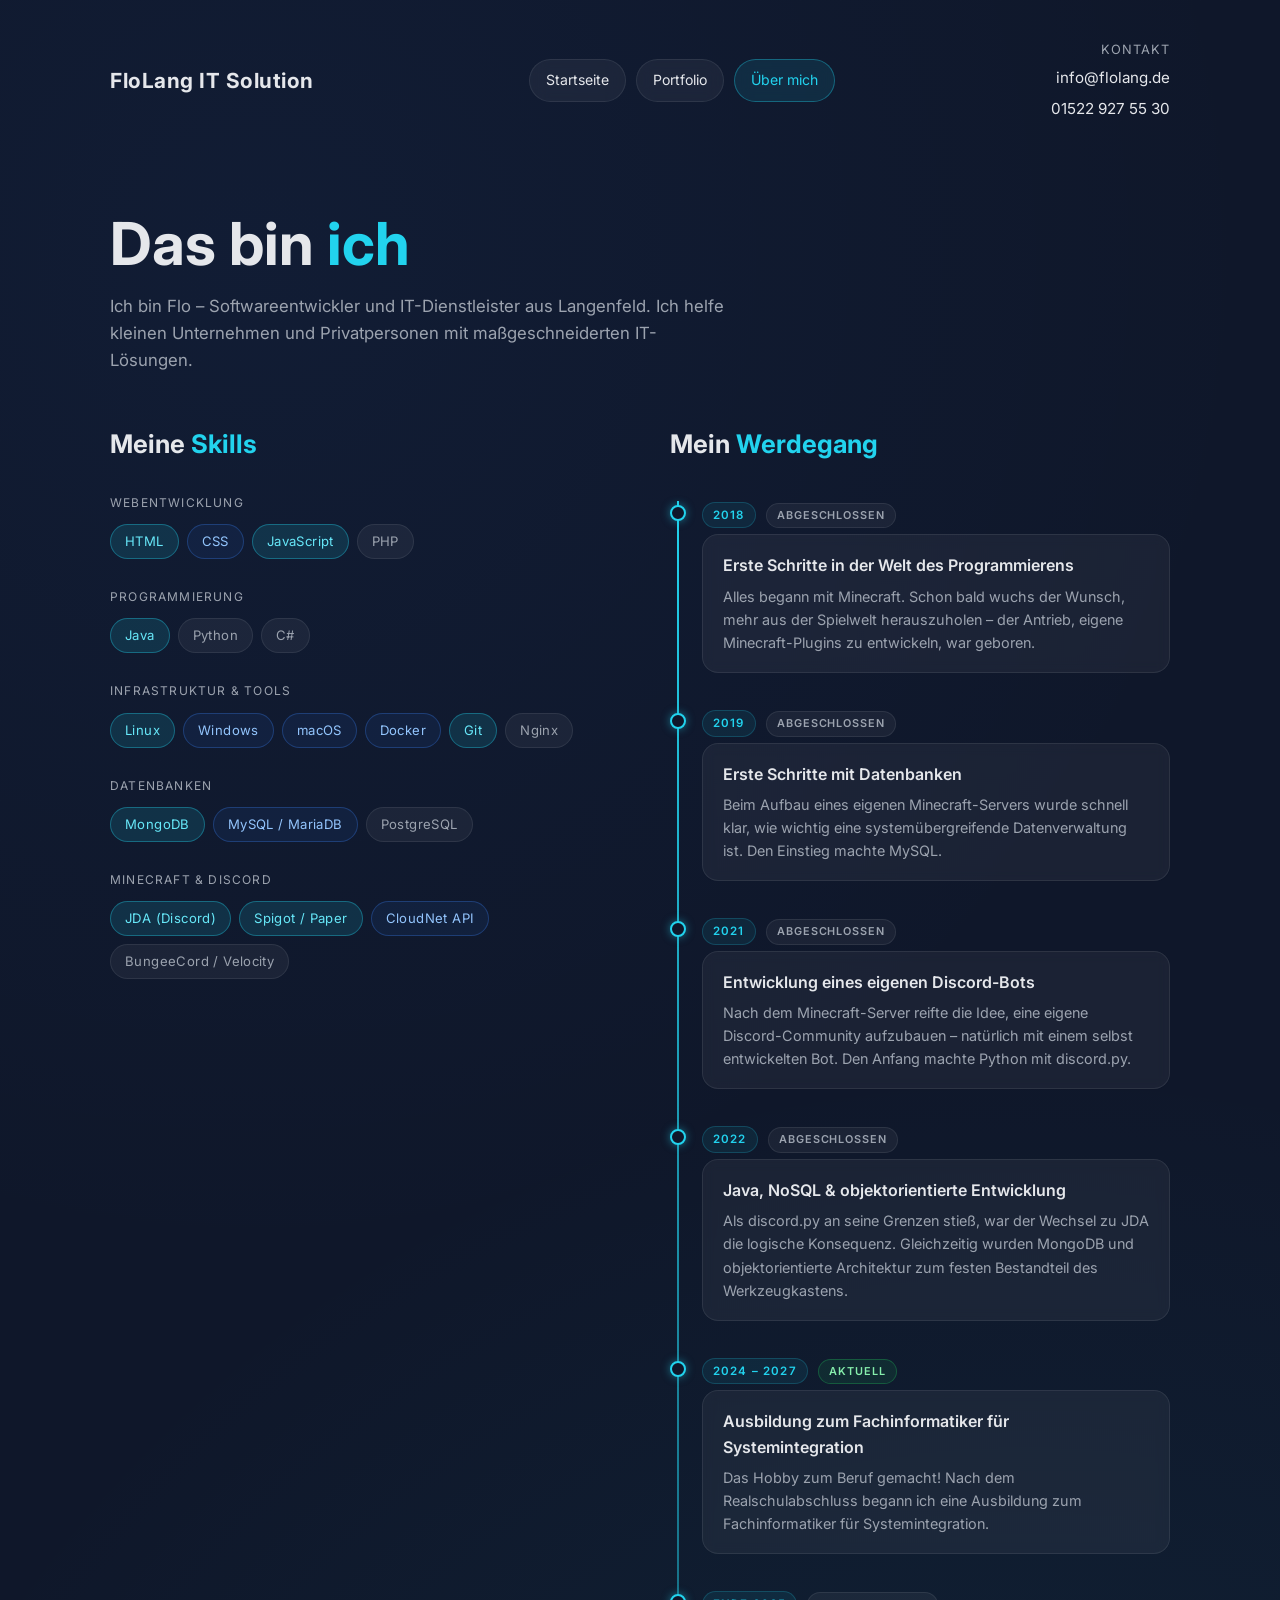
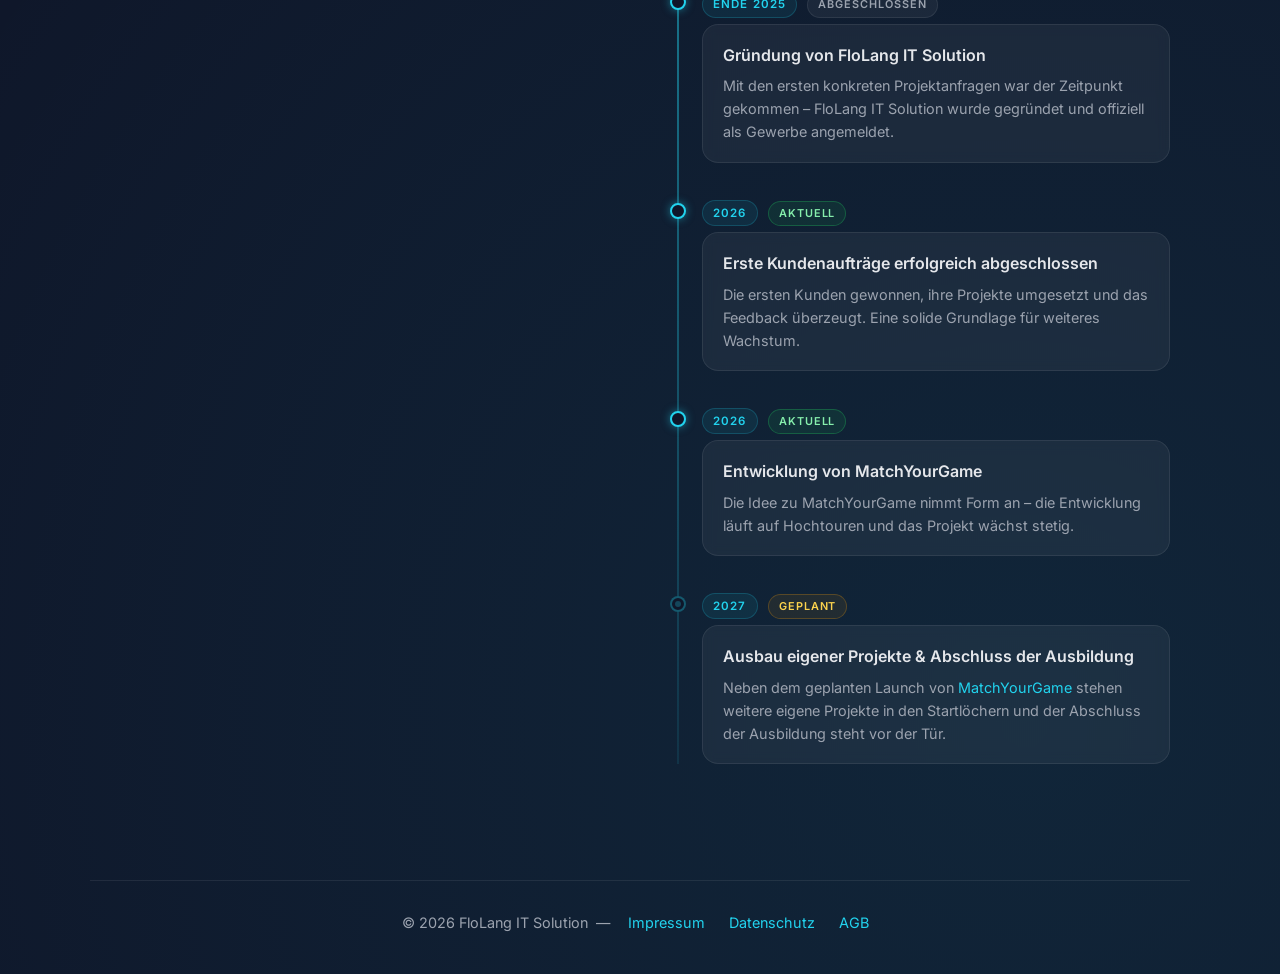
==== about.html @ b7b3dd97 "live version 24.06.2026" ====
<!DOCTYPE html>
<html lang="de">
<head>
    <meta charset="UTF-8">
    <meta name="viewport" content="width=device-width, initial-scale=1.0">
    <meta name="theme-color" content="#0f172a">
    <meta name="robots" content="index, follow">
    <title>Über mich – FloLang IT Solution</title>
    <link rel="preconnect" href="https://fonts.googleapis.com">
    <link rel="preconnect" href="https://fonts.gstatic.com" crossorigin>
    <link href="https://fonts.googleapis.com/css2?family=Inter:wght@300;400;600;700&display=swap" rel="stylesheet">
    <link rel="icon" href="logo.png" type="image/png">
    <link rel="stylesheet" href="style/main.css">
    <link rel="stylesheet" href="style/about.css">
</head>
<body>
<div class="bg-grid"></div>
<div class="page-shell">
    <header class="site-header">
        <a class="logo" href="index.html">FloLang IT Solution</a>
        <nav class="header-nav">
            <a href="index.html">Startseite</a>
            <a href="portfolio.html">Portfolio</a>
            <a href="about.html" class="active">Über mich</a>
        </nav>
        <div class="header-contact">
            <span>Kontakt</span>
            <a href="mailto:info@flolang.de">info@flolang.de</a>
            <a href="tel:+4915229275530">01522 927 55 30</a>
        </div>
    </header>

    <main>
        <div class="hero">
            <h1>Das bin <span>ich</span></h1>
            <p>Ich bin Flo – Softwareentwickler und IT-Dienstleister aus Langenfeld. Ich helfe kleinen Unternehmen und Privatpersonen mit maßgeschneiderten IT-Lösungen.</p>
        </div>

        <div class="content-wrapper">
            <div class="skills-section">
                <h2>Meine <span>Skills</span></h2>
                <div class="skill-group">
                    <div class="skill-group-title">Webentwicklung</div>
                    <div class="skill-tags">
                        <span class="skill-tag pro">HTML</span>
                        <span class="skill-tag mid">CSS</span>
                        <span class="skill-tag pro">JavaScript</span>
                        <span class="skill-tag base">PHP</span>
                    </div>
                </div>
                <div class="skill-group">
                    <div class="skill-group-title">Programmierung</div>
                    <div class="skill-tags">
                        <span class="skill-tag pro">Java</span>
                        <span class="skill-tag base">Python</span>
                        <span class="skill-tag base">C#</span>
                    </div>
                </div>
                <div class="skill-group">
                    <div class="skill-group-title">Infrastruktur &amp; Tools</div>
                    <div class="skill-tags">
                        <span class="skill-tag pro">Linux</span>
                        <span class="skill-tag mid">Windows</span>
                        <span class="skill-tag mid">macOS</span>
                        <span class="skill-tag mid">Docker</span>
                        <span class="skill-tag pro">Git</span>
                        <span class="skill-tag base">Nginx</span>
                    </div>
                </div>
                <div class="skill-group">
                    <div class="skill-group-title">Datenbanken</div>
                    <div class="skill-tags">
                        <span class="skill-tag pro">MongoDB</span>
                        <span class="skill-tag mid">MySQL / MariaDB</span>
                        <span class="skill-tag base">PostgreSQL</span>
                    </div>
                </div>
                <div class="skill-group">
                    <div class="skill-group-title">Minecraft &amp; Discord</div>
                    <div class="skill-tags">
                        <span class="skill-tag pro">JDA (Discord)</span>
                        <span class="skill-tag pro">Spigot / Paper</span>
                        <span class="skill-tag mid">CloudNet API</span>
                        <span class="skill-tag base">BungeeCord / Velocity</span>
                    </div>
                </div>
            </div>

            <div class="timeline-section">
                <h2>Mein <span>Werdegang</span></h2>
                <div class="timeline">

                    <div class="tl-entry">
                        <div class="tl-dot"></div>
                        <span class="tl-year">2018</span>
                        <span class="tl-status abgeschlossen">Abgeschlossen</span>
                        <div class="tl-card">
                            <h3>Erste Schritte in der Welt des Programmierens</h3>
                            <p>Alles begann mit Minecraft. Schon bald wuchs der Wunsch, mehr aus der Spielwelt herauszuholen – der Antrieb, eigene Minecraft-Plugins zu entwickeln, war geboren.</p>
                        </div>
                    </div>

                    <div class="tl-entry">
                        <div class="tl-dot"></div>
                        <span class="tl-year">2019</span>
                        <span class="tl-status abgeschlossen">Abgeschlossen</span>
                        <div class="tl-card">
                            <h3>Erste Schritte mit Datenbanken</h3>
                            <p>Beim Aufbau eines eigenen Minecraft-Servers wurde schnell klar, wie wichtig eine systemübergreifende Datenverwaltung ist. Den Einstieg machte MySQL.</p>
                        </div>
                    </div>

                    <div class="tl-entry">
                        <div class="tl-dot"></div>
                        <span class="tl-year">2021</span>
                        <span class="tl-status abgeschlossen">Abgeschlossen</span>
                        <div class="tl-card">
                            <h3>Entwicklung eines eigenen Discord-Bots</h3>
                            <p>Nach dem Minecraft-Server reifte die Idee, eine eigene Discord-Community aufzubauen – natürlich mit einem selbst entwickelten Bot. Den Anfang machte Python mit discord.py.</p>
                        </div>
                    </div>

                    <div class="tl-entry">
                        <div class="tl-dot"></div>
                        <span class="tl-year">2022</span>
                        <span class="tl-status abgeschlossen">Abgeschlossen</span>
                        <div class="tl-card">
                            <h3>Java, NoSQL &amp; objektorientierte Entwicklung</h3>
                            <p>Als discord.py an seine Grenzen stieß, war der Wechsel zu JDA die logische Konsequenz. Gleichzeitig wurden MongoDB und objektorientierte Architektur zum festen Bestandteil des Werkzeugkastens.</p>
                        </div>
                    </div>

                    <div class="tl-entry">
                        <div class="tl-dot"></div>
                        <span class="tl-year">2024 – 2027</span>
                        <span class="tl-status aktuell">Aktuell</span>
                        <div class="tl-card">
                            <h3>Ausbildung zum Fachinformatiker für Systemintegration</h3>
                            <p>Das Hobby zum Beruf gemacht! Nach dem Realschulabschluss begann ich eine Ausbildung zum Fachinformatiker für Systemintegration.</p>
                        </div>
                    </div>

                    <div class="tl-entry">
                        <div class="tl-dot"></div>
                        <span class="tl-year">Ende 2025</span>
                        <span class="tl-status abgeschlossen">Abgeschlossen</span>
                        <div class="tl-card">
                            <h3>Gründung von FloLang IT Solution</h3>
                            <p>Mit den ersten konkreten Projektanfragen war der Zeitpunkt gekommen – FloLang IT Solution wurde gegründet und offiziell als Gewerbe angemeldet.</p>
                        </div>
                    </div>

                    <div class="tl-entry">
                        <div class="tl-dot"></div>
                        <span class="tl-year">2026</span>
                        <span class="tl-status aktuell">Aktuell</span>
                        <div class="tl-card">
                            <h3>Erste Kundenaufträge erfolgreich abgeschlossen</h3>
                            <p>Die ersten Kunden gewonnen, ihre Projekte umgesetzt und das Feedback überzeugt. Eine solide Grundlage für weiteres Wachstum.</p>
                        </div>
                    </div>

                    <div class="tl-entry">
                        <div class="tl-dot"></div>
                        <span class="tl-year">2026</span>
                        <span class="tl-status aktuell">Aktuell</span>
                        <div class="tl-card">
                            <h3>Entwicklung von MatchYourGame</h3>
                            <p>Die Idee zu MatchYourGame nimmt Form an – die Entwicklung läuft auf Hochtouren und das Projekt wächst stetig.</p>
                        </div>
                    </div>

                    <div class="tl-entry">
                        <div class="tl-dot planned"></div>
                        <span class="tl-year">2027</span>
                        <span class="tl-status geplant">Geplant</span>
                        <div class="tl-card">
                            <h3>Ausbau eigener Projekte &amp; Abschluss der Ausbildung</h3>
                            <p>Neben dem geplanten Launch von <a href="https://matchyourgame.net" target="_blank">MatchYourGame</a> stehen weitere eigene Projekte in den Startlöchern und der Abschluss der Ausbildung steht vor der Tür.</p>
                        </div>
                    </div>

                </div>
            </div>
        </div>
    </main>

    <footer class="site-footer">
        &copy; <span id="year"></span> FloLang IT Solution
        &nbsp;&mdash;&nbsp;
        <a href="impressum.html">Impressum</a>
        <a href="datenschutz.html">Datenschutz</a>
        <a href="agb.html">AGB</a>
    </footer>
</div>
<script>
    document.getElementById('year').textContent = new Date().getFullYear();
    const entries = document.querySelectorAll('.tl-entry');
    const observer = new IntersectionObserver(items => {
        items.forEach(item => {
            if (item.isIntersecting) item.target.classList.add('visible');
        });
    }, { threshold: 0.15 });
    entries.forEach(e => observer.observe(e));
</script>
</body>
</html>
---- style/main.css ----
:root {
    --bg: #0f172a;
    --bg-soft: #111827;
    --text: #e5e7eb;
    --muted: #9ca3af;
    --accent: #3b82f6;
    --accent2: #22d3ee;
    --card: rgba(255, 255, 255, 0.05);
    --border: rgba(255, 255, 255, 0.08);
    --danger: #ef4444;
    --danger-soft: rgba(239, 68, 68, 0.16);
}

* { margin: 0; padding: 0; box-sizing: border-box; }

html { scroll-behavior: smooth; }

body {
    font-family: 'Inter', system-ui, sans-serif;
    background:
            radial-gradient(circle at 20% 10%, rgba(59,130,246,0.05), transparent 40%),
            radial-gradient(circle at 80% 90%, rgba(34,211,238,0.08), transparent 50%),
            var(--bg);
    color: var(--text);
    line-height: 1.6;
    min-height: 100vh;
    display: flex;
    flex-direction: column;
}

a { color: inherit; text-decoration: none; }

.bg-grid {
    position: fixed;
    inset: 0;
    pointer-events: none;
    z-index: -1;
    opacity: 0.18;
    will-change: background-position;
    background-image:
            linear-gradient(rgba(255,255,255,0.03) 1px, transparent 1px),
            linear-gradient(90deg, rgba(255,255,255,0.03) 1px, transparent 1px);
    background-size: 40px 40px;
    animation: move 60s linear infinite;
}

@keyframes move {
    from { background-position: 0 0; }
    to   { background-position: 400px 400px; }
}


/* ── Page shell (sticky footer) ── */
.page-shell {
    min-height: 100vh;
    display: flex;
    flex-direction: column;
}

main { flex: 1; }

/* ── Site Header ── */
.site-header {
    width: 100%;
    max-width: 1100px;
    margin: 0 auto;
    padding: 40px 20px 20px;
    display: flex;
    align-items: center;
    justify-content: space-between;
    gap: 20px;
    box-sizing: border-box;
}

.logo {
    font-weight: 700;
    font-size: 1.3rem;
    letter-spacing: 0.5px;
    color: var(--text);
    text-decoration: none;
    flex-shrink: 0;
}

/* ── Header Navigation ── */
.header-nav {
    display: flex;
    justify-content: center;
    flex-wrap: wrap;
    gap: 10px;
    flex-grow: 1;
    margin: 0 32px;
}

.header-nav a {
    padding: 9px 16px;
    border-radius: 999px;
    border: 1px solid var(--border);
    background: var(--card);
    backdrop-filter: blur(8px);
    color: var(--text);
    font-size: 0.88rem;
    transition: all 0.2s ease;
    white-space: nowrap;
}

.header-nav a:hover,
.header-nav a.active {
    border-color: rgba(34, 211, 238, 0.35);
    background: rgba(34, 211, 238, 0.1);
    color: var(--accent2);
}

/* ── Header Contact ── */
.header-contact {
    display: flex;
    flex-direction: column;
    align-items: flex-end;
    text-align: right;
    gap: 6px;
    font-size: 0.95rem;
    color: var(--muted);
    flex-shrink: 0;
}

.header-contact span {
    font-size: 0.8rem;
    text-transform: uppercase;
    letter-spacing: 0.08em;
    color: var(--muted);
}

.header-contact a { color: var(--text); transition: color 0.2s ease; }
.header-contact a:hover { color: var(--accent2); }

/* ── Site Footer ── */
.site-footer {
    width: 100%;
    max-width: 1100px;
    margin: 0 auto;
    padding: 30px 20px 40px;
    text-align: center;
    color: var(--muted);
    font-size: 0.9rem;
    border-top: 1px solid var(--border);
    box-sizing: border-box;
}

.site-footer a { color: var(--accent2); margin: 0 10px; }
.site-footer a:hover { text-decoration: underline; }

/* ── Responsive ── */
@media (max-width: 900px) {
    .site-header { flex-wrap: wrap; }
    .header-nav {
        order: 3;
        flex-basis: 100%;
        margin: 10px 0 0;
        justify-content: center;
    }
}

@media (max-width: 720px) {
    .site-header {
        flex-direction: column;
        align-items: flex-start;
    }
    .header-contact {
        align-items: flex-start;
        text-align: left;
    }
    .header-nav a { padding: 8px 12px; font-size: 0.82rem; }
}
---- style/about.css ----
.hero { max-width: 1100px; margin: 0 auto; padding: 70px 20px 50px; }
.hero h1 { font-size: clamp(2.5rem, 5vw, 3.7rem); font-weight: 700; line-height: 1.12; margin-bottom: 16px; }
.hero h1 span { color: var(--accent2); }
.hero p { max-width: 620px; color: var(--muted); font-size: 1.05rem; }

.content-wrapper {
    max-width: 1100px; margin: 0 auto; padding: 0 20px;
    display: grid; grid-template-columns: 1fr 1fr; gap: 60px; align-items: start;
}

.skills-section { position: sticky; top: 40px; align-self: start; padding-bottom: 80px; }
.skills-section h2 { font-size: 1.6rem; font-weight: 700; margin-bottom: 28px; }
.skills-section h2 span { color: var(--accent2); }
.skill-group { margin-bottom: 28px; }
.skill-group-title { font-size: 0.75rem; text-transform: uppercase; letter-spacing: 0.1em; color: var(--muted); margin-bottom: 12px; }
.skill-tags { display: flex; flex-wrap: wrap; gap: 8px; }

.skill-tag { padding: 6px 14px; border-radius: 999px; font-size: 0.82rem; border: 1px solid rgba(34,211,238,0.2); background: rgba(34,211,238,0.07); color: #a5f3fc; letter-spacing: 0.03em; }
.skill-tag.pro  { border-color: rgba(34,211,238,0.35); background: rgba(34,211,238,0.13); color: #67e8f9; }
.skill-tag.mid  { border-color: rgba(59,130,246,0.3);  background: rgba(59,130,246,0.08);  color: #93c5fd; }
.skill-tag.base { border-color: var(--border); background: var(--card); color: var(--muted); }

.timeline-section { padding-bottom: 80px; }
.timeline-section h2 { font-size: 1.6rem; font-weight: 700; margin-bottom: 36px; }
.timeline-section h2 span { color: var(--accent2); }

.timeline { position: relative; padding-left: 32px; }
.timeline::before { content: ''; position: absolute; left: 7px; top: 0; bottom: 0; width: 2px; background: linear-gradient(to bottom, var(--accent2), rgba(34,211,238,0.1)); }

.tl-entry { position: relative; margin-bottom: 36px; opacity: 0; transform: translateY(20px); transition: opacity 0.5s ease, transform 0.5s ease; }
.tl-entry.visible { opacity: 1; transform: translateY(0); }

.tl-dot { position: absolute; left: -32px; top: 4px; width: 16px; height: 16px; border-radius: 50%; background: var(--bg); border: 2px solid var(--accent2); box-shadow: 0 0 8px rgba(34,211,238,0.5); }
.tl-dot.planned { border-color: rgba(34,211,238,0.35); box-shadow: none; }
.tl-dot.planned::after { content: ''; position: absolute; inset: 3px; border-radius: 50%; background: rgba(34,211,238,0.25); }

.tl-year { display: inline-block; margin-bottom: 6px; font-size: 0.72rem; font-weight: 600; text-transform: uppercase; letter-spacing: 0.1em; color: var(--accent2); background: rgba(34,211,238,0.08); border: 1px solid rgba(34,211,238,0.2); border-radius: 999px; padding: 3px 10px; }

.tl-status { display: inline-block; margin-left: 6px; margin-bottom: 6px; font-size: 0.68rem; font-weight: 600; text-transform: uppercase; letter-spacing: 0.09em; border-radius: 999px; padding: 3px 10px; }
.tl-status.aktuell      { background: rgba(34,197,94,0.1);  border: 1px solid rgba(34,197,94,0.3);   color: #86efac; }
.tl-status.geplant      { background: rgba(245,158,11,0.08); border: 1px solid rgba(245,158,11,0.25); color: #fcd34d; }
.tl-status.abgeschlossen{ background: var(--card); border: 1px solid var(--border); color: var(--muted); }

.tl-card { background: var(--card); border: 1px solid var(--border); border-radius: 16px; padding: 18px 20px; backdrop-filter: blur(6px); transition: border-color 0.2s ease; }
.tl-card:hover { border-color: rgba(34,211,238,0.25); }
.tl-card h3 { font-size: 1rem; font-weight: 600; margin-bottom: 6px; }
.tl-card p  { font-size: 0.9rem; color: var(--muted); }
.tl-card a  { color: var(--accent2); }
.tl-card a:hover { text-decoration: underline; }

@media (max-width: 800px) {
    .content-wrapper { grid-template-columns: 1fr; gap: 48px; }
    .skills-section { position: static; padding-bottom: 0; }
}
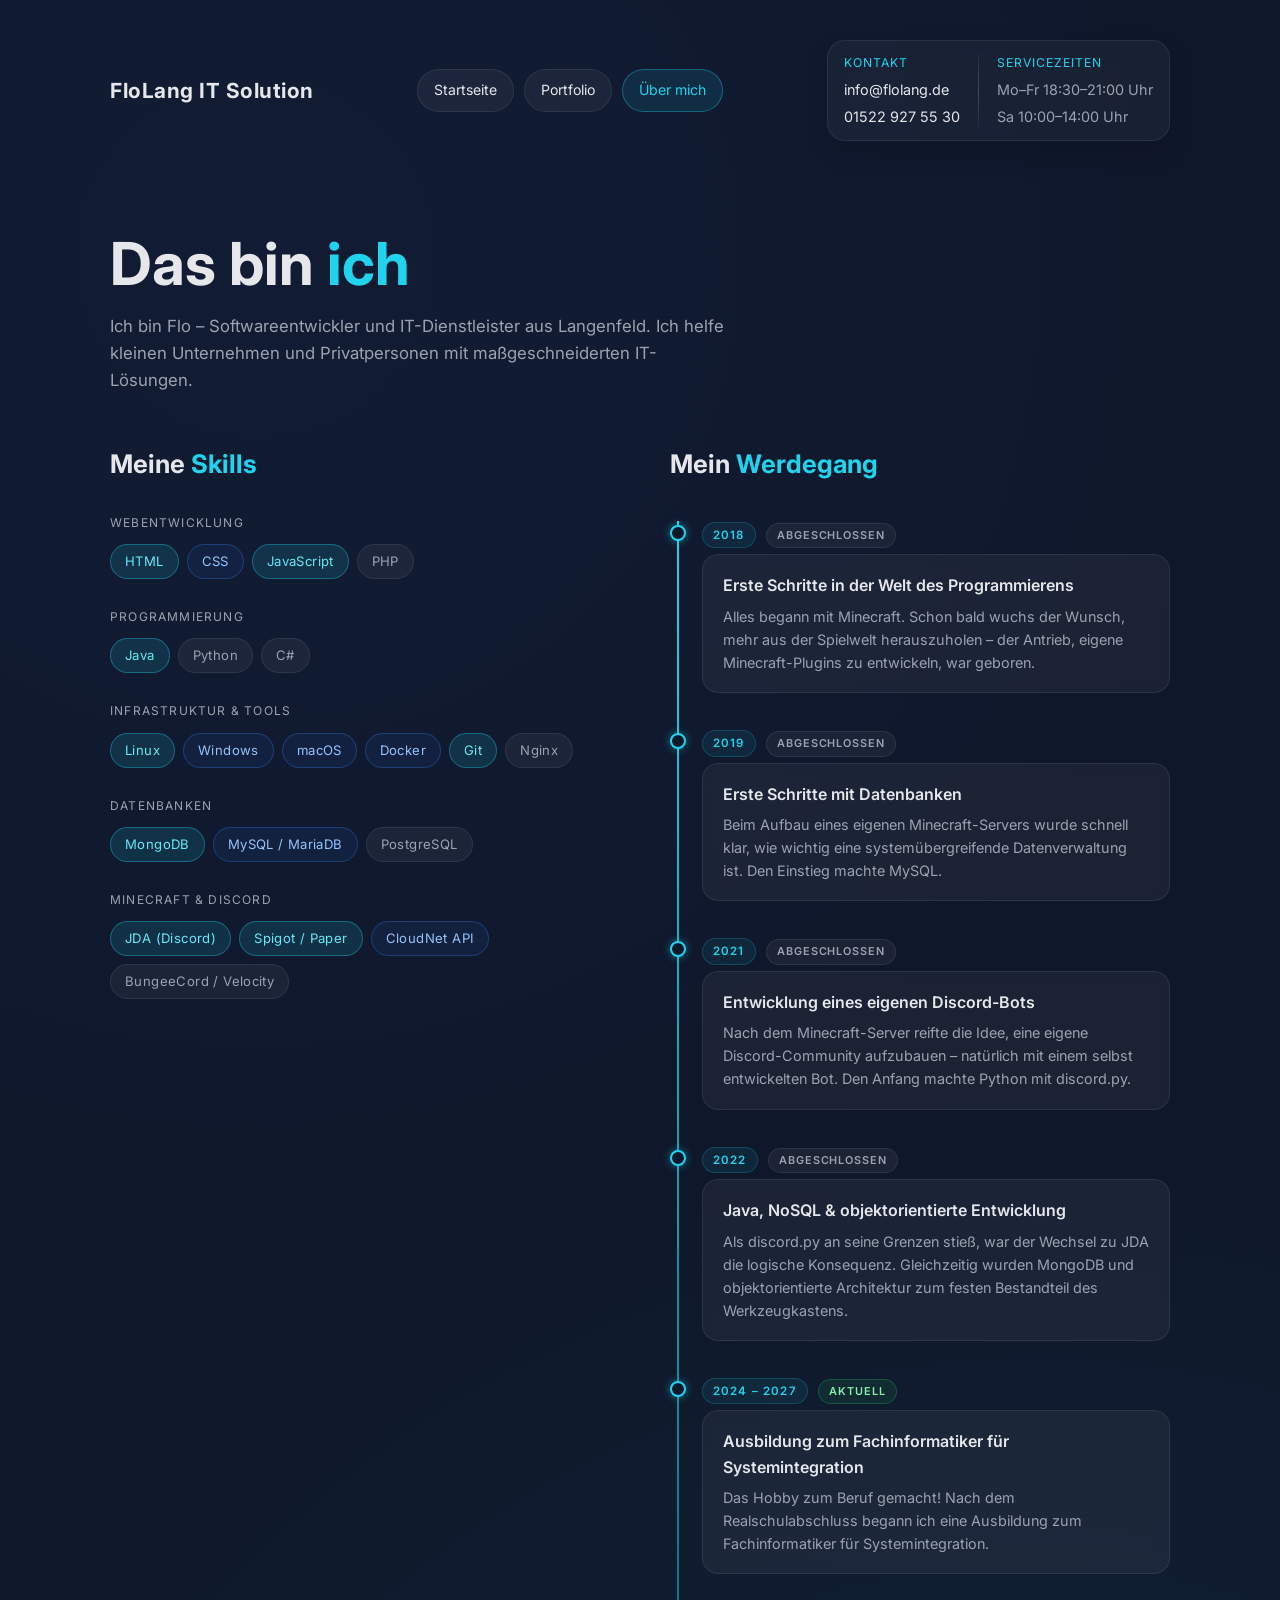
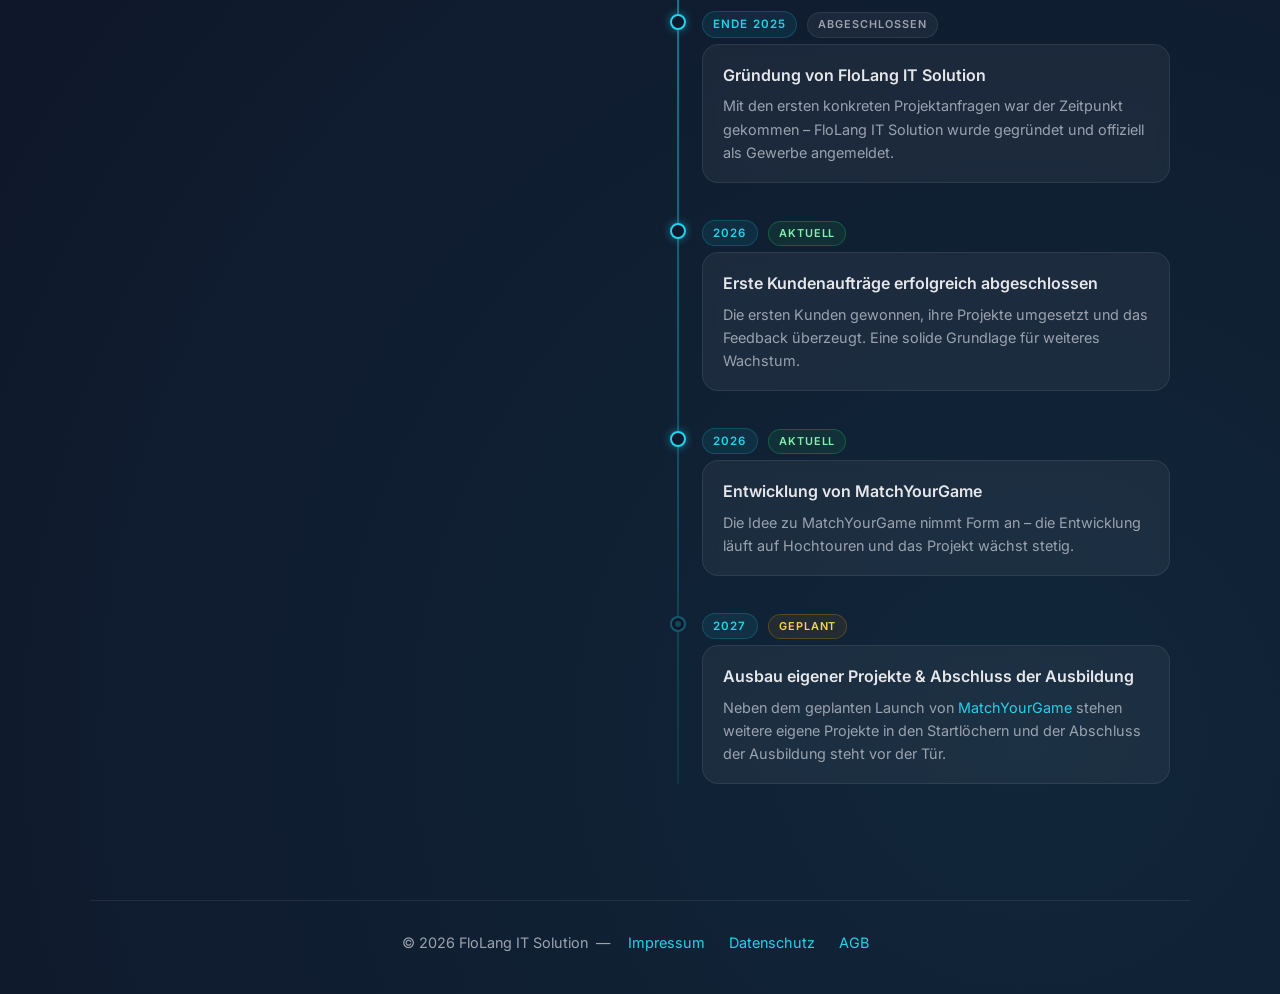
==== commit 5dfcc5c0: "added service hours" ====
--- a/about.html
+++ b/about.html
@@ -23,10 +23,20 @@
             <a href="portfolio.html">Portfolio</a>
             <a href="about.html" class="active">Über mich</a>
         </nav>
-        <div class="header-contact">
-            <span>Kontakt</span>
-            <a href="mailto:info@flolang.de">info@flolang.de</a>
-            <a href="tel:+4915229275530">01522 927 55 30</a>
+        <div class="header-contact-box">
+            <div class="header-contact-col">
+                <span>Kontakt</span>
+                <a href="mailto:info@flolang.de">info@flolang.de</a>
+                <a href="tel:+4915229275530">01522 927 55 30</a>
+            </div>
+
+            <div class="header-contact-divider" aria-hidden="true"></div>
+
+            <div class="header-contact-col">
+                <span>Servicezeiten</span>
+                <p>Mo–Fr 18:30–21:00 Uhr</p>
+                <p>Sa 10:00–14:00 Uhr</p>
+            </div>
         </div>
     </header>
 
--- a/style/main.css
+++ b/style/main.css
@@ -110,27 +110,66 @@
     color: var(--accent2);
 }
 
-/* ── Header Contact ── */
-.header-contact {
+.header-contact-box {
+    display: flex;
+    align-items: stretch;
+    gap: 18px;
+    padding: 12px 16px;
+    border: 1px solid var(--border);
+    border-radius: 18px;
+    background: rgba(255, 255, 255, 0.04);
+    backdrop-filter: blur(10px);
+    box-shadow: 0 12px 28px rgba(0, 0, 0, 0.14);
+    flex-shrink: 0;
+}
+
+.header-contact-col {
     display: flex;
     flex-direction: column;
-    align-items: flex-end;
-    text-align: right;
+    justify-content: center;
     gap: 6px;
-    font-size: 0.95rem;
-    color: var(--muted);
-    flex-shrink: 0;
-}
-
-.header-contact span {
-    font-size: 0.8rem;
+    min-width: 0;
+}
+
+.header-contact-col span {
+    font-size: 0.76rem;
     text-transform: uppercase;
     letter-spacing: 0.08em;
+    color: var(--accent2);
+    margin-bottom: 2px;
+}
+
+.header-contact-col a,
+.header-contact-col p {
+    margin: 0;
+    font-size: 0.9rem;
+    color: var(--text);
+    line-height: 1.45;
+    white-space: nowrap;
+}
+
+.header-contact-col p {
     color: var(--muted);
 }
 
-.header-contact a { color: var(--text); transition: color 0.2s ease; }
-.header-contact a:hover { color: var(--accent2); }
+.header-contact-col a {
+    transition: color 0.2s ease;
+}
+
+.header-contact-col a:hover {
+    color: var(--accent2);
+}
+
+.header-contact-divider {
+    width: 1px;
+    align-self: stretch;
+    background: linear-gradient(
+            to bottom,
+            rgba(255,255,255,0.04),
+            rgba(255,255,255,0.18),
+            rgba(255,255,255,0.04)
+    );
+}
 
 /* ── Site Footer ── */
 .site-footer {
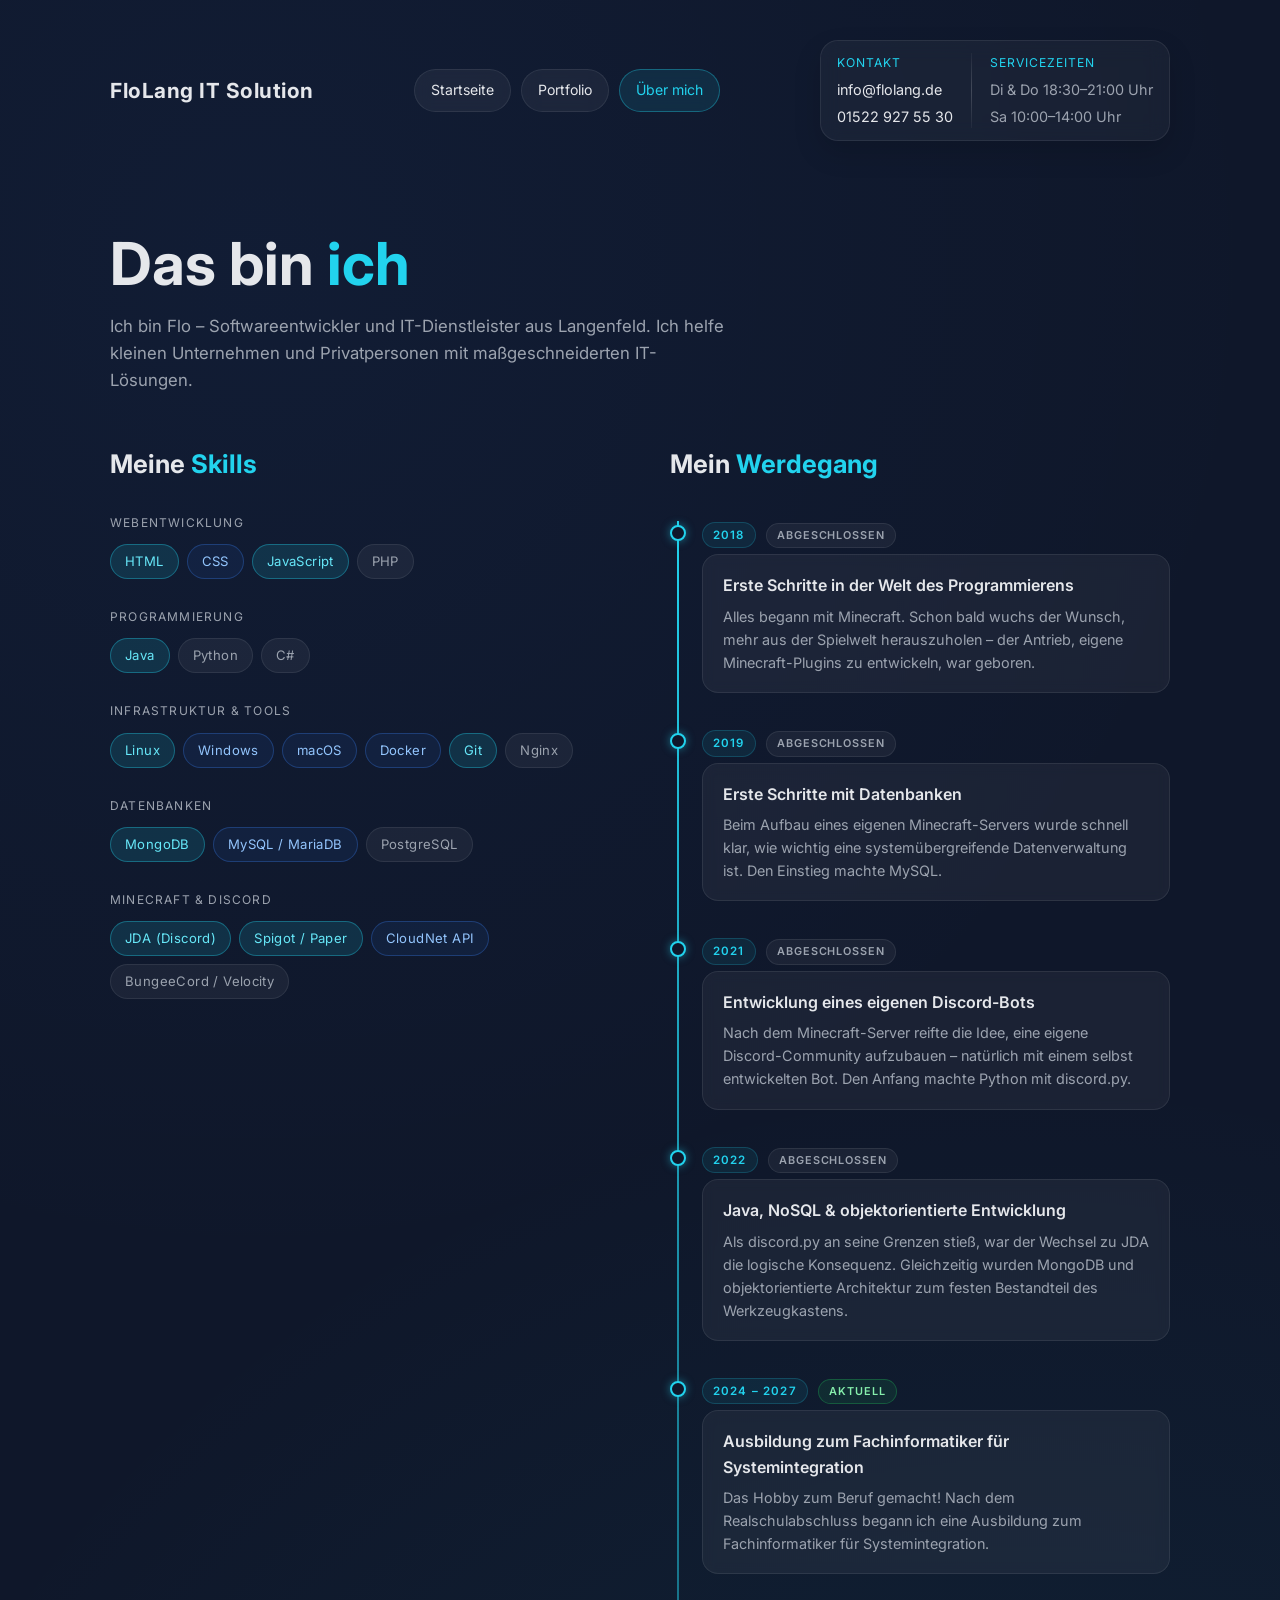
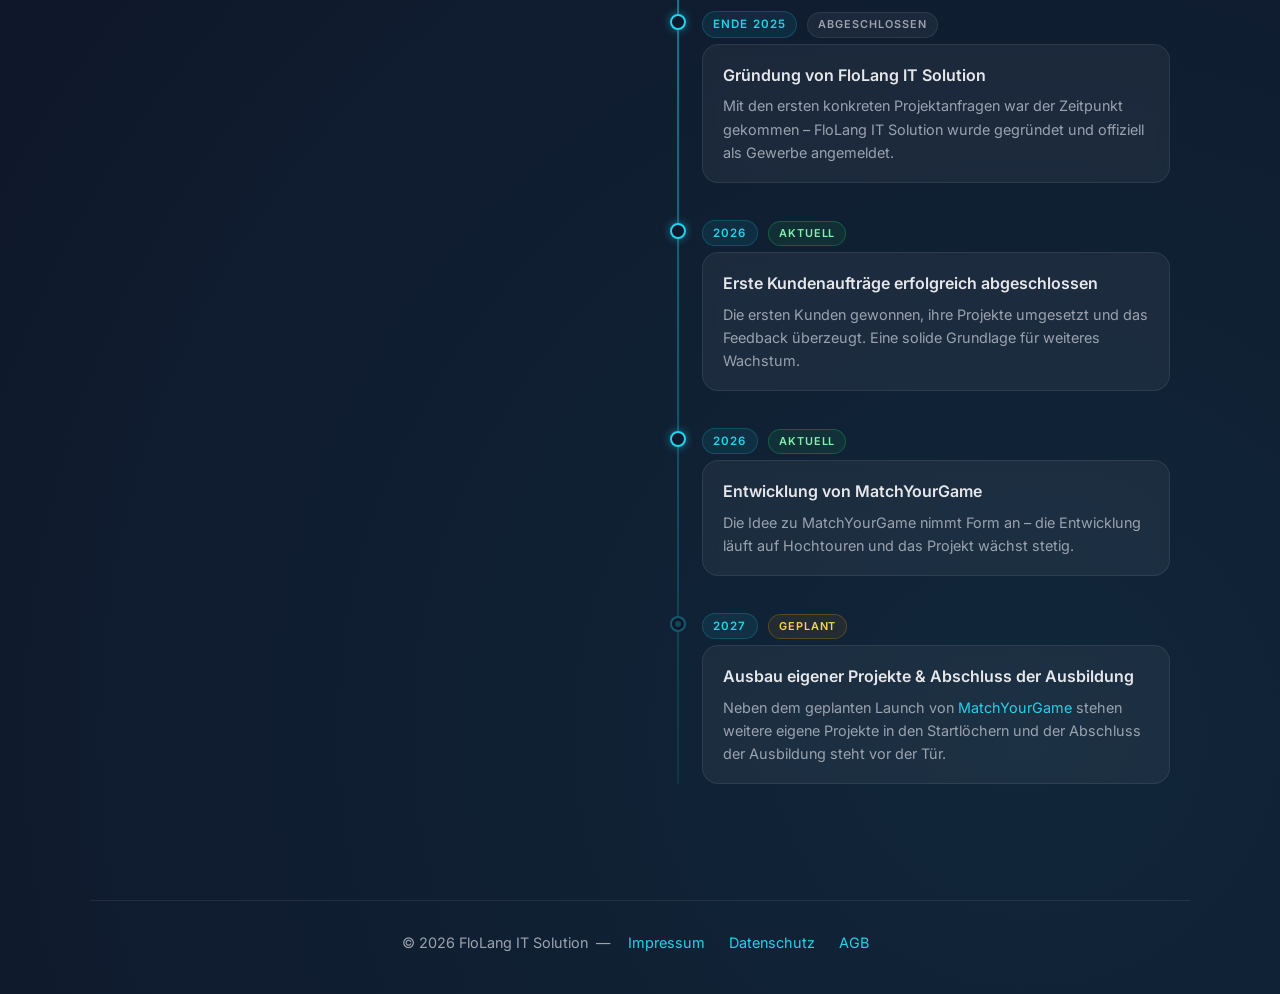
==== commit 687de758: "changed service hours" ====
--- a/about.html
+++ b/about.html
@@ -34,7 +34,7 @@
 
             <div class="header-contact-col">
                 <span>Servicezeiten</span>
-                <p>Mo–Fr 18:30–21:00 Uhr</p>
+                <p>Di & Do 18:30–21:00 Uhr</p>
                 <p>Sa 10:00–14:00 Uhr</p>
             </div>
         </div>
